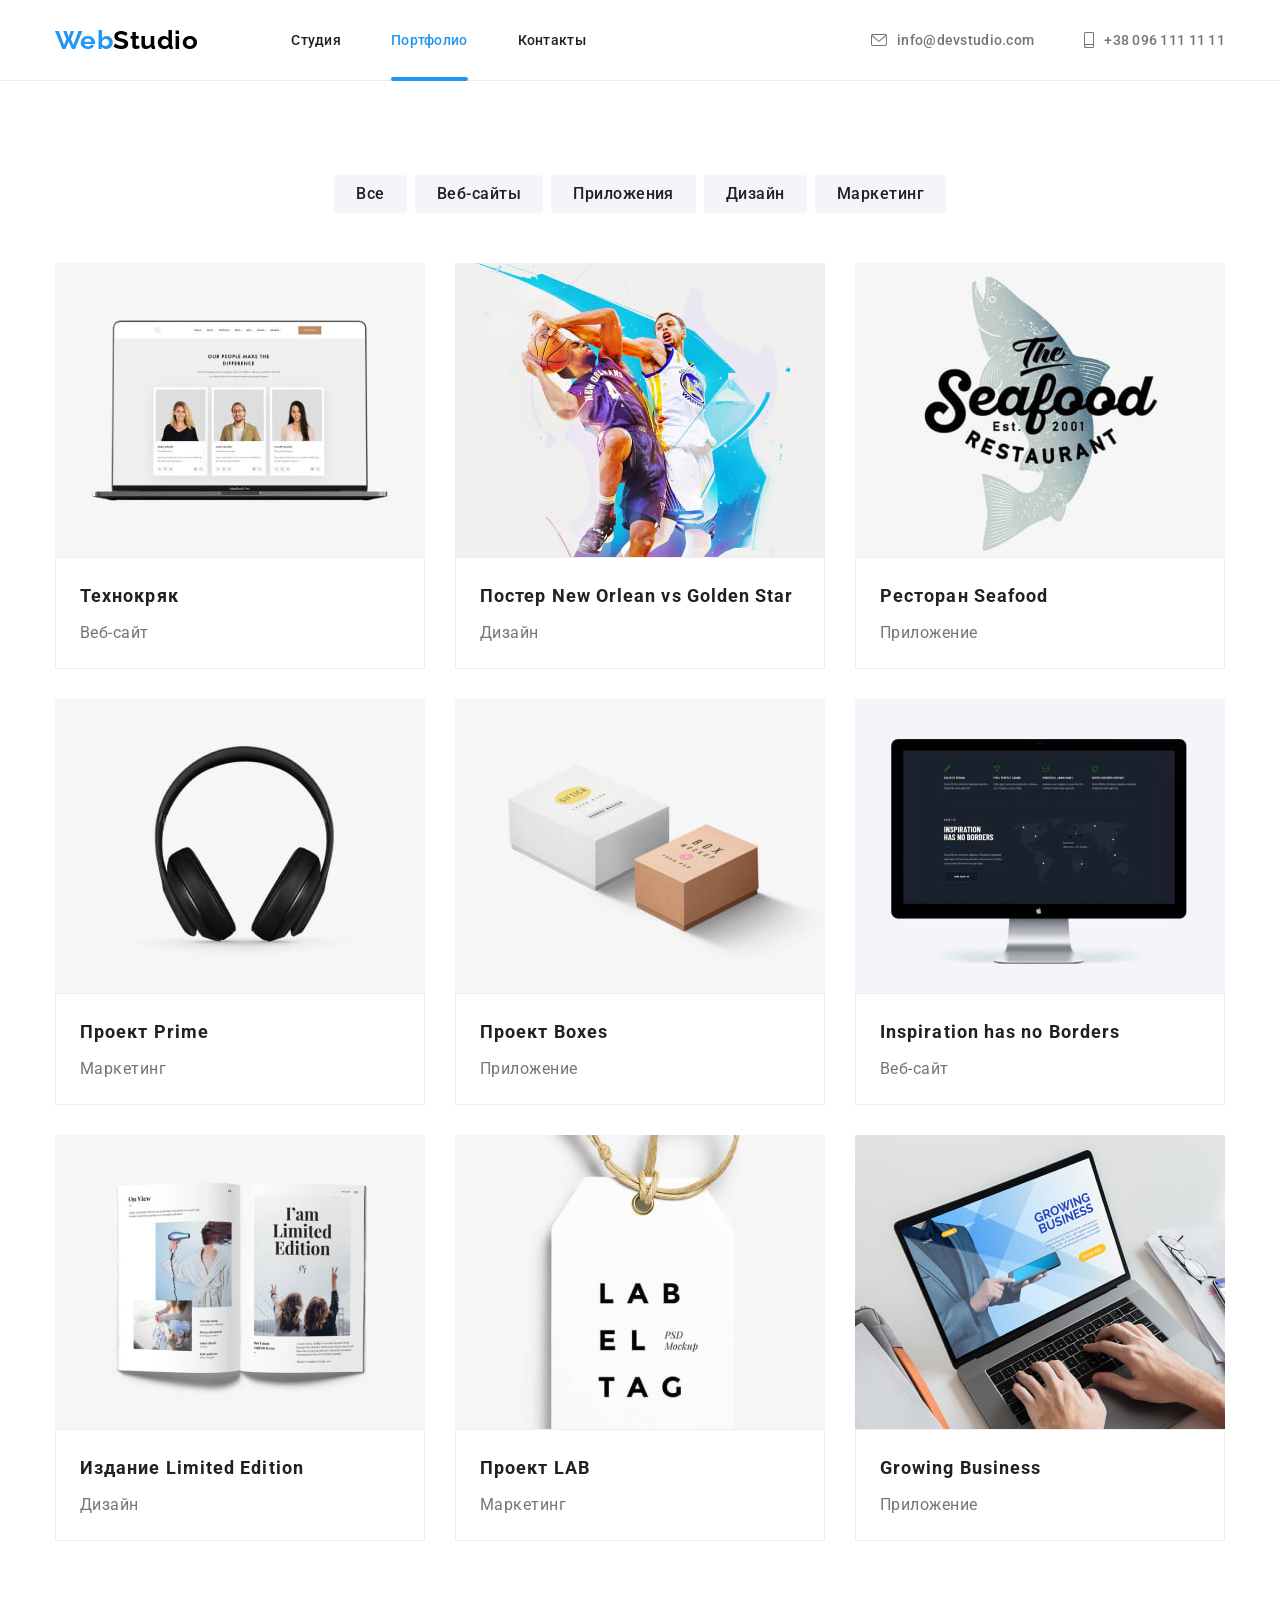
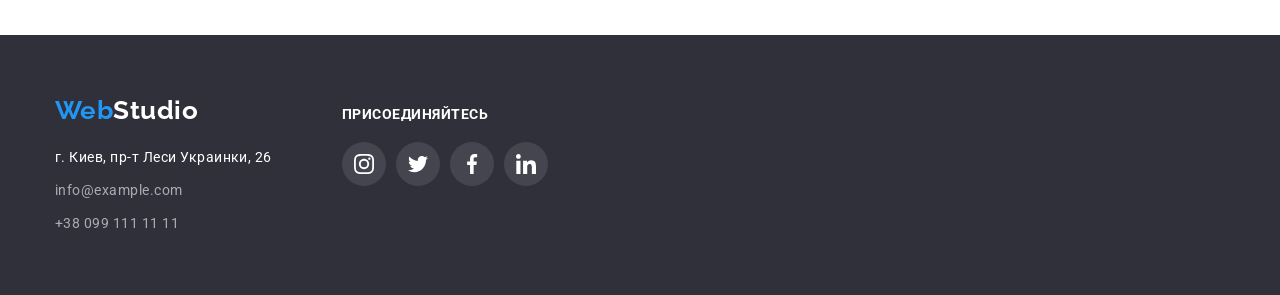
==== portfolio.html @ f8e70f0c "Підготовка до ДЗ 6" ====
<!DOCTYPE html>
<html lang="en">
  <head>
    <meta charset="UTF-8" />
    <meta http-equiv="X-UA-Compatible" content="IE=edge" />
    <meta name="viewport" content="width=device-width, initial-scale=1.0" />
    <title>Portfolio</title>
    <link rel="preconnect" href="https://fonts.googleapis.com" />
    <link rel="preconnect" href="https://fonts.gstatic.com" crossorigin />
    <link
      href="https://fonts.googleapis.com/css2?family=Raleway:wght@700&family=Roboto:wght@400;500;700;900&display=swap"
      rel="stylesheet"
    />
    <link
      rel="stylesheet"
      href="https://cdnjs.cloudflare.com/ajax/libs/modern-normalize/1.1.0/modern-normalize.min.css"
    />
    <link rel="stylesheet" href="./css/styles.css" />
  </head>
  <body>
    <!--header site web studio-->
    <header class="header">
      <div class="conteiner header-nav">
        <a class="logo" href="./index.html"
          >Web<span class="logo-text">Studio</span></a
        >

        <!--navigation-->
        <nav class="navigation">
          <ul class="site-nav">
            <li class="item-nav">
              <a class="link" href="./index.html">Студия</a>
            </li>
            <li class="item-nav">
              <a class="link current" href="./portfolio.html">Портфолио</a>
            </li>
            <li class="item-nav">
              <a class="link" href="#">Контакты</a>
            </li>
          </ul>
        </nav>

        <!--contacts-->
        <ul class="contacts">
          <li class="item">
            <a class="link" href="mailto:info@devstudio.com">
              <svg class="link-icon-mail">
                <use href="./images/sprite-icons.svg#icon-envelope"></use>
              </svg>
              info@devstudio.com</a
            >
          </li>
          <li class="item">
            <a class="link" href="tel:+380961111111">
              <svg class="link-icon-phone">
                <use href="./images/sprite-icons.svg#icon-smartphone"></use>
              </svg>
              +38 096 111 11 11</a
            >
          </li>
        </ul>
      </div>
    </header>

    <main>
      <!--portfolio site web studio-->
      <section class="section">
        <div class="conteiner">
          <h1 class="visually-hidden">Фильтры проектов</h1>

          <!--control buttom-->
          <ul class="filter">
            <li class="item">
              <button class="control" type="button">Все</button>
            </li>
            <li class="item">
              <button class="control" type="button">Веб-сайты</button>
            </li>
            <li class="item">
              <button class="control" type="button">Приложения</button>
            </li>
            <li class="item">
              <button class="control" type="button">Дизайн</button>
            </li>
            <li class="item">
              <button class="control" type="button">Маркетинг</button>
            </li>
          </ul>

          <!--cards portfolio-->
          <ul class="cards-portfolio">
            <li class="card">
              <a class="card-link" href="#">
                <div class="card-picture">
                  <img
                    src="./images/projects/technocrack.jpg"
                    alt="Технокряк"
                    width="370"
                    height="294"
                  />
                  <div class="card-overlay">
                    <p class="card-desc">
                      Ресурс предлагает комплексные предложения с разным уровнем
                      функционала и сервисов. Все это позволит посетителю
                      получить исчерпывающие сведения о компании или частном
                      лице.
                    </p>
                  </div>
                </div>
                <div class="card-search">
                  <h2 class="subtitle-card">Технокряк</h2>
                  <p class="text-card">Веб-сайт</p>
                </div>
              </a>
            </li>

            <li class="card">
              <a class="card-link" href="#">
                <div class="card-picture">
                  <img
                    src="./images/projects/poster.jpg"
                    alt="Постер"
                    width="370"
                    height="294"
                  />
                  <div class="card-overlay">
                    <p class="card-desc">
                      Ресурс предлагает комплексные предложения с разным уровнем
                      функционала и сервисов. Все это позволит посетителю
                      получить исчерпывающие сведения о компании или частном
                      лице.
                    </p>
                  </div>
                </div>
                <div class="card-search">
                  <h2 class="subtitle-card">
                    Постер New Orlean vs Golden Star
                  </h2>
                  <p class="text-card">Дизайн</p>
                </div>
              </a>
            </li>

            <li class="card">
              <a class="card-link" href="#">
                <div class="card-picture">
                  <img
                    src="./images/projects/restaurant.jpg"
                    alt="Ресторан"
                    width="370"
                    height="294"
                  />
                  <div class="card-overlay">
                    <p class="card-desc">
                      Ресурс предлагает комплексные предложения с разным уровнем
                      функционала и сервисов. Все это позволит посетителю
                      получить исчерпывающие сведения о компании или частном
                      лице.
                    </p>
                  </div>
                </div>
                <div class="card-search">
                  <h2 class="subtitle-card">Ресторан Seafood</h2>
                  <p class="text-card">Приложение</p>
                </div>
              </a>
            </li>

            <li class="card">
              <a class="card-link" href="#">
                <div class="card-picture">
                  <img
                    src="./images/projects/project-prime.jpg"
                    alt="Проект Prime"
                    width="370"
                    height="294"
                  />
                  <div class="card-overlay">
                    <p class="card-desc">
                      Ресурс предлагает комплексные предложения с разным уровнем
                      функционала и сервисов. Все это позволит посетителю
                      получить исчерпывающие сведения о компании или частном
                      лице.
                    </p>
                  </div>
                </div>
                <div class="card-search">
                  <h2 class="subtitle-card">Проект Prime</h2>
                  <p class="text-card">Маркетинг</p>
                </div>
              </a>
            </li>

            <li class="card">
              <a class="card-link" href="#">
                <div class="card-picture">
                  <img
                    src="./images/projects/project-boxes.jpg"
                    alt="Проект Boxes"
                    width="370"
                    height="294"
                  />
                  <div class="card-overlay">
                    <p class="card-desc">
                      Ресурс предлагает комплексные предложения с разным уровнем
                      функционала и сервисов. Все это позволит посетителю
                      получить исчерпывающие сведения о компании или частном
                      лице.
                    </p>
                  </div>
                </div>
                <div class="card-search">
                  <h2 class="subtitle-card">Проект Boxes</h2>
                  <p class="text-card">Приложение</p>
                </div>
              </a>
            </li>

            <li class="card">
              <a class="card-link" href="#">
                <div class="card-picture">
                  <img
                    src="./images/projects/inspiration.jpg"
                    alt="Inspiration"
                    width="370"
                    height="294"
                  />
                  <div class="card-overlay">
                    <p class="card-desc">
                      Ресурс предлагает комплексные предложения с разным уровнем
                      функционала и сервисов. Все это позволит посетителю
                      получить исчерпывающие сведения о компании или частном
                      лице.
                    </p>
                  </div>
                </div>
                <div class="card-search">
                  <h2 class="subtitle-card">Inspiration has no Borders</h2>
                  <p class="text-card">Веб-сайт</p>
                </div>
              </a>
            </li>

            <li class="card">
              <a class="card-link" href="#">
                <div class="card-picture">
                  <img
                    src="./images/projects/publication.jpg"
                    alt="Издание Limited Edition"
                    width="370"
                    height="294"
                  />
                  <div class="card-overlay">
                    <p class="card-desc">
                      Ресурс предлагает комплексные предложения с разным уровнем
                      функционала и сервисов. Все это позволит посетителю
                      получить исчерпывающие сведения о компании или частном
                      лице.
                    </p>
                  </div>
                </div>
                <div class="card-search">
                  <h2 class="subtitle-card">Издание Limited Edition</h2>
                  <p class="text-card">Дизайн</p>
                </div>
              </a>
            </li>

            <li class="card">
              <a class="card-link" href="#">
                <div class="card-picture">
                  <img
                    src="./images/projects/project-lab.jpg"
                    alt="Проект LAB"
                    width="370"
                    height="294"
                  />
                  <div class="card-overlay">
                    <p class="card-desc">
                      Ресурс предлагает комплексные предложения с разным уровнем
                      функционала и сервисов. Все это позволит посетителю
                      получить исчерпывающие сведения о компании или частном
                      лице.
                    </p>
                  </div>
                </div>
                <div class="card-search">
                  <h2 class="subtitle-card">Проект LAB</h2>
                  <p class="text-card">Маркетинг</p>
                </div>
              </a>
            </li>

            <li class="card">
              <a class="card-link" href="#">
                <div class="card-picture">
                  <img
                    src="./images/projects/growing-business.jpg"
                    alt="Growing Business"
                    width="370"
                    height="294"
                  />
                  <div class="card-overlay">
                    <p class="card-desc">
                      Ресурс предлагает комплексные предложения с разным уровнем
                      функционала и сервисов. Все это позволит посетителю
                      получить исчерпывающие сведения о компании или частном
                      лице.
                    </p>
                  </div>
                </div>
                <div class="card-search">
                  <h2 class="subtitle-card">Growing Business</h2>
                  <p class="text-card">Приложение</p>
                </div>
              </a>
            </li>
          </ul>
        </div>
      </section>
    </main>

    <!--footer site web studio-->
    <footer class="footer">
      <div class="conteiner footer-nav">
        <div class="footer-address">
          <a class="logo-footer" href="./index.html"
            >Web<span class="logo-text">Studio</span></a
          >

          <!-- address footer -->
          <address class="address">
            <ul class="connection">
              <li class="item">
                <a
                  class="link-first"
                  href="https://goo.gl/maps/mM7BM1BBG924dc3X9"
                  target="_blank"
                  rel="noreferrer noopener"
                  >г. Киев, пр-т Леси Украинки, 26</a
                >
              </li>

              <li class="item">
                <a class="link" href="mailto:info@example.com"
                  >info@example.com</a
                >
              </li>

              <li class="item">
                <a class="link" href="tel:+380991111111">+38 099 111 11 11</a>
              </li>
            </ul>
          </address>
        </div>

        <!-- social footer -->
        <div class="social">
          <h3 class="title-social">присоединяйтесь</h3>
          <ul class="icons-social">
            <li>
              <a class="item-icon-social" href="#">
                <svg class="icon">
                  <use href="./images/sprite-icons.svg#icon-instagram"></use>
                </svg>
              </a>
            </li>
            <li>
              <a class="item-icon-social" href="#">
                <svg class="icon">
                  <use href="./images/sprite-icons.svg#icon-twitter"></use>
                </svg>
              </a>
            </li>
            <li>
              <a class="item-icon-social" href="#">
                <svg class="icon">
                  <use href="./images/sprite-icons.svg#icon-facebook"></use>
                </svg>
              </a>
            </li>
            <li>
              <a class="item-icon-social" href="#">
                <svg class="icon">
                  <use href="./images/sprite-icons.svg#icon-linkedin"></use>
                </svg>
              </a>
            </li>
          </ul>
        </div>
      </div>
    </footer>
  </body>
</html>
---- css/styles.css ----
:root {
    /* background color site */
    --light-background-color: #FFFFFF;
    --dark-background-color: #2F303A;
    --darklight-background-color: #AFB1B8;
    --medium-background-color: #F5F4FA;
    --lightdark-background-color: #ECECEC;
    --lightmid-background-color: #EEEEEE;
    --accent-background-color: #2196F3;
    --accent-card-bg-color: rgba(33, 150, 243, 0.9);

    /* text color */
    --light-color-text: #FFFFFF;
    --dark-color-text: #000000;
    --medium-dark-color-text: #212121;
    --medium-light-color-text: #757575;
    --accent-color-text: #2196F3;
    --lightdark-color-text: rgba(255, 255, 255, 0.6);

    --timing-function: cubic-bezier(0.4, 0, 0.2, 1);
}

/* basic styles site */
body {
    background-color: var(--light-background-color);
    color: var(--medium-dark-color-text);

    font-family: Roboto, sans-serif;
    letter-spacing: 0.03em;
}
ul {
    margin: 0;
    padding: 0;
    list-style: none;
}
a {
    text-decoration: none;
}
.conteiner {
    width: 1200px;
    margin: 0 auto;
    padding-right: 15px;
    padding-left: 15px;
}
h1, h2, h3, p {
    margin-top: 0;
    margin-bottom: 0;
}
.section {
    padding-top: 94px;
    padding-bottom: 94px;
}
img {
    display: block;
    max-width: 100%;
    height: auto;
}
.visually-hidden { 
    position: absolute; 
    width: 1px; 
    height: 1px; 
    margin: -1px; 
    border: 0; 
    padding: 0; 
    white-space: nowrap; 
    clip-path: inset(100%); 
    clip: rect(0 0 0 0); 
    overflow: hidden; 
}
/* end basic styles site */

/* header site web studio */
/* header site */
.header {
    border-bottom: 1px solid var(--lightdark-background-color);
}
.header-nav {
    display: flex;
    align-items: center;
}

/* logo site */
.logo {
color: var(--accent-color-text);

font-family: 'Raleway', sans-serif;
font-weight: 700;
font-size: 26px;
line-height: 1.192;
}
.logo-text {
    color: var(--dark-color-text);
}

/* navigation site */
.navigation {
    margin-left: 93px;
}
.site-nav {
    display: flex;
}
.site-nav .item-nav:not(:last-child) {
    margin-right: 50px;
}
.item-nav .link {
    position: relative;
}
.site-nav .link {
    display: block;
    padding-top: 32px;
    padding-bottom: 32px;

    color: var(--medium-dark-color-text);

    font-weight: 500;
    font-size: 14px;
    line-height: 1.142;
    letter-spacing: 0.02em;

    transition: color 250ms var(--timing-function);
}
.site-nav .link:hover, 
.site-nav .link:focus {
    color: var(--accent-color-text);
}
.site-nav .link.current {
    color: var(--accent-color-text);
}
.item-nav .link.current::after {
    content: '';

    display: block;
    position: absolute;
    left: 0;
    bottom: -1px;

    width: 100%;
    height: 4px;
    background-color: var(--accent-background-color);
    border-radius: 2px;
}

/* contacts site */
.contacts {
    display: flex;
    margin-left: auto;
}
.contacts .item:not(:last-child) {
    margin-right: 50px;
}
.contacts .link {
    display: flex;
    align-items: center;

    color: var(--medium-light-color-text);

    font-weight: 500;
    font-size: 14px;
    line-height: 1.142;
    letter-spacing: 0.02em;

    transition: color 250ms var(--timing-function);
}
.contacts .link:hover, 
.contacts .link:focus {
    color: var(--accent-color-text);
}
.link-icon-mail {
    width: 16px;
    height: 12px;
    margin-right: 10px;

    fill: currentColor;
}
.link-icon-phone {
    width: 10px;
    height: 16px;
    margin-right: 10px;

    fill: currentColor;
}
/* end header site web studio */

/* main site web studio */
/* main index */
/* section hero */
.hero {
    height: 600px;
    max-width: 1600px;
    margin: 0 auto;
    padding-top: 200px;
    padding-bottom: 200px;

    background-image: 
    linear-gradient(rgba(47, 48, 58, 0.4), rgba(47, 48, 58, 0.4)), 
    url('../images/background-hero.jpg');
    background-repeat: no-repeat;
    background-position: center;
    background-size: cover;
    background-color: var(--dark-background-color);
}
.slogan {
    margin-bottom: 30px;
    color: var(--light-color-text);
    
    font-weight: 900;
    font-size: 44px;
    line-height: 1.363;
    text-align: center;
    letter-spacing: 0.06em;
    text-transform: uppercase;
}
.button {
    margin: 0 auto;
    border-radius: 4px;
    padding: 10px 32px;
    border: none;
    min-width: 200px;

    background-color: var(--accent-background-color);
    color: var(--light-color-text);
    cursor: pointer;

    font-weight: 700;
    font-size: 16px;
    line-height: 1.875;
    display: flex;
    align-items: center;
    text-align: center;
    letter-spacing: 0.06em;
}

/* section specific */
.specific-items {
    display: flex;
}
.specific-items .item:not(:last-child) {
    margin-right: 30px;
}
.specific-icon-bg {
    display: flex;
    justify-content: center;
    align-items: center;
    height: 120px;
    margin-bottom: 30px;
    background-color: var(--medium-background-color);
}
.specific-icon {
    width: 70px;
    height: 70px;
}
.subtitle{
    margin-bottom: 10px;

    color: var(--medium-dark-color-text);
    
    font-weight: 700;
    font-size: 14px;
    line-height: 1.142;
    text-transform: uppercase;
}
.text {
    color: var(--medium-light-color-text);

    font-size: 14px;
    line-height: 1.714;
}

/* section works */
.works {
    padding-top: 0;
}
.title-works, .title-teams, 
.title-specific, .title-clients {
    margin-bottom: 50px;

    color: var(--medium-dark-color-text);

    font-weight: 700;
    font-size: 36px;
    line-height: 1.167;
    text-align: center;
}
.works-site {
    display: flex;
}
.works-site .item-work:not(:last-child){
    margin-right: 30px;
}
.work-img {
    position: relative;
}
.work-img::before {
    content: '';

    display: inline-block;
    position: absolute;
    left: 0;
    bottom: 0;
    width: 100%;
    height: 70px;
    background-color: rgba(47, 48, 58, 0.8);;
}
.subtitle-work {
    display: block;
    position: absolute;
    left: 83px;
    bottom: 23px;

    font-weight: 700;
    font-size: 14px;
    line-height: 1.143;
    text-align: center;
    text-transform: uppercase;
    color: var(--light-color-text)
}

/* section teams */
.team-our {
    background-color: var(--medium-background-color);
}
.teams {
    display: flex;
}
.card-item:not(:last-child){
    margin-right: 30px;
}
.card-item {
    background-color: var(--light-background-color);

    box-shadow: 0px 1px 3px rgba(0, 0, 0, 0.12), 0px 1px 1px rgba(0, 0, 0, 0.14), 0px 2px 1px rgba(0, 0, 0, 0.2);
    border-radius: 0px 0px 4px 4px; 
}
.card-user {
    padding-top: 30px;
    padding-bottom: 30px;
}
.subtitle-team{
    margin-bottom: 10px;

    color: var(--medium-dark-color-text);

    font-weight: 500;
    font-size: 16px;
    line-height: 1.188;
    text-align: center;
}
.text-team {
    margin-bottom: 16px;
    color: var(--medium-light-color-text);

    font-size: 16px;
    line-height: 1.188;
    text-align: center;
}
.icons-user {
    display: flex;
    justify-content: center;
}
.item-icon-user {
    display: flex;
    justify-content: center;
    align-items: center;
    width: 44px;
    height: 44px;
    border-radius: 50%;
    background-color: var(--light-background-color);
    color: var(--darklight-background-color);

    transition: background-color 250ms var(--timing-function),
        color 250ms var(--timing-function);
}
.icons-user li:not(:last-child) {
    margin-right: 10px;
}
.icon-more {
    width: 20px;
    height: 20px;
    fill: currentColor;
}
.item-icon-user:hover,
.item-icon-user:focus {
    background-color: var(--accent-background-color);
    color: var(--light-background-color);
}

/* section regular clients */
.clients {
    display: flex;
}
.clients li:not(:last-child) {
    margin-right: 30px;
}
.client {
    display: flex;
    justify-content: center;
    align-items: center;

    width: 170px;
    height: 92px;
    border-radius: 4px;
    border: 1px solid currentColor;
    color: var(--darklight-background-color);

    transition: color 250ms var(--timing-function);
}
.client-icon {
    width: 106px;
    height: 60px;
    fill: currentColor;
}
.client:hover,
.client:focus {
    color: var(--accent-background-color);
}
/* end main index */

/* main portfolio */
/* section portfolio */

/* button portfolio */
.filter {
    display: flex;
    justify-content: center;

    margin-bottom: 50px;
}
.filter .item:not(:last-child) {
    margin-right: 8px;
}
.control {
    border-radius: 4px;
    padding: 6px 22px;
    border: none;
    min-width: 73px;

    background-color: var(--medium-background-color);
    color: var(--medium-dark-color-text);
    cursor: pointer;

    transition: background-color 250ms var(--timing-function),
        color 250ms var(--timing-function),
        box-shadow 250ms var(--timing-function);

    font-weight: 500;
    font-size: 16px;
    line-height: 1.625;
    text-align: center;
    letter-spacing: 0.03em;
}
.control:hover, .control:focus, 
.control:active {
    background-color: var(--accent-background-color);
    color: var(--light-color-text);
    box-shadow: 0px 3px 1px rgba(0, 0, 0, 0.1), 0px 1px 2px rgba(0, 0, 0, 0.08), 0px 2px 2px rgba(0, 0, 0, 0.12);  
}
/* cards portfolio*/
.cards-portfolio {
    display: flex;
    flex-wrap: wrap;
}
.card {
    width: 370px;
    margin-right: 30px;
    margin-bottom: 30px;

    background-color: var(--light-background-color);
}
.card:nth-child(3n) {
    margin-right: 0;
}
.card:nth-last-child(-n+3) {
    margin-bottom: 0;
}
.card-link {
    display: block;
}
.card-link:hover,
.card-link:focus {
    box-shadow: 0px 1px 1px rgba(0, 0, 0, 0.12), 0px 4px 4px rgba(0, 0, 0, 0.06), 1px 4px 6px rgba(0, 0, 0, 0.16);
}
.card-picture {
    position: relative;
    overflow: hidden;
}
.card-link:hover .card-overlay,
.card-link:focus .card-overlay {
    transform: translateY(0);
}
.card-overlay {
    position: absolute;
    top: 0;
    left: 0;
    width: 100%;
    height: 100%;
    background-color: var(--accent-card-bg-color);

    transform: translateY(100%);
    transition: transform 250ms var(--timing-function);

}
.card-desc {
    display: block;
    position: absolute;
    top: 50%;
    left: 50%;
    transform: translate(-50%, -50%);
    padding: 63px 24px;
    width: 100%;
    height: 100%;

    font-size: 18px;
    line-height: 1.556;
    color: var(--light-color-text);
}
.card-search {
    padding: 20px 24px;
    border: 1px solid var(--lightmid-background-color);
}
.subtitle-card {
    margin-bottom: 4px;

    color: var(--medium-dark-color-text);

    font-weight: 700;
    font-size: 18px;
    line-height: 2;
    letter-spacing: 0.06em;
}
.text-card {
    color: var(--medium-light-color-text);

    font-size: 16px;
    line-height: 1.875;
}
/* end main portfolio */
/* end main site web studio */

/* footer site */
.footer {
    padding-top: 60px;
    padding-bottom: 60px;

    background-color: var(--dark-background-color);
}
.footer-nav {
    display: flex;
    align-items: baseline;
}
.footer-address {
    margin-right: 70px;
}
.logo-footer {
    display: inline-block;
    margin-bottom: 20px;

    color: var(--accent-color-text);

    font-family: 'Raleway', sans-serif;
    font-weight: 700;
    font-size: 26px;
    line-height: 1.192;
}
.footer .logo-text {
    color: var(--light-color-text);
}

/* address footer */
.address {
    font-style: normal;
}
.connection .item:not(:last-child) {
    margin-bottom: 9px;
}
.connection .link-first {
    color: var(--light-color-text);

    font-size: 14px;
    line-height: 1.7;  
}
.connection .link {
    color: var(--lightdark-color-text);

    font-size: 14px;
    line-height: 1.7;
}

/* social footer */
.title-social {
    margin-bottom: 20px;

    color: var(--light-color-text);

    font-weight: 700;
    font-size: 14px;
    line-height: 16px;
    text-transform: uppercase;
}
.icons-social {
    display: flex;
}
.item-icon-social {
    display: flex;
    justify-content: center;
    align-items: center;

    width: 44px;
    height: 44px;
    border-radius: 50%;
    background-color: rgba(255, 255, 255, 0.1);

    transition: background-color 250ms var(--timing-function);
}
.icons-social li:not(:last-child) {
    margin-right: 10px;
}
.item-icon-social:hover,
.item-icon-social:focus {
    background-color: var(--accent-background-color);
}
.icon {
    width: 20px;
    height: 20px;
    fill: var(--light-color-text);
}
/* end footer site */

/* modal window site */
.backdrop {
    position: fixed;
    top: 0;
    left: 0;

    width: 100%;
    height: 100%;

    background-color: rgba(0, 0, 0, 0.2);

    opacity: 1;

    transition: opacity 250ms var(--timing-function);
}
.backdrop.is-hidden {
    opacity: 0;
    pointer-events: none;
}

.backdrop.is-hidden .modal {
    transform: translate(-50%, -50%) scale(0.8);
}
.modal {
    display: flex;
    justify-content: flex-end;

    position: absolute;
    top: 50%;
    left: 50%;

    width: 528px;
    height: 581px;
    border-radius: 4px;
    padding: 8px;

    background-color: var(--light-background-color);
    box-shadow: 0px 1px 3px rgba(0, 0, 0, 0.12),
        0px 1px 1px rgba(0, 0, 0, 0.14),
        0px 2px 1px rgba(0, 0, 0, 0.2);

    transform: translate(-50%, -50%) scale(1);

    transition: transform 250ms var(--timing-function);
}

.close-modal {
    display: flex;
    align-items: center;

    width: 30px;
    height: 30px;
    border-radius: 50%;
    cursor: pointer;

    background-color: var(--light-background-color);
    border: 1px solid rgba(0, 0, 0, 0.1);
}

.icon-close-modal {
    width: 18px;
    height: 18px;
}
/* end modal window site */
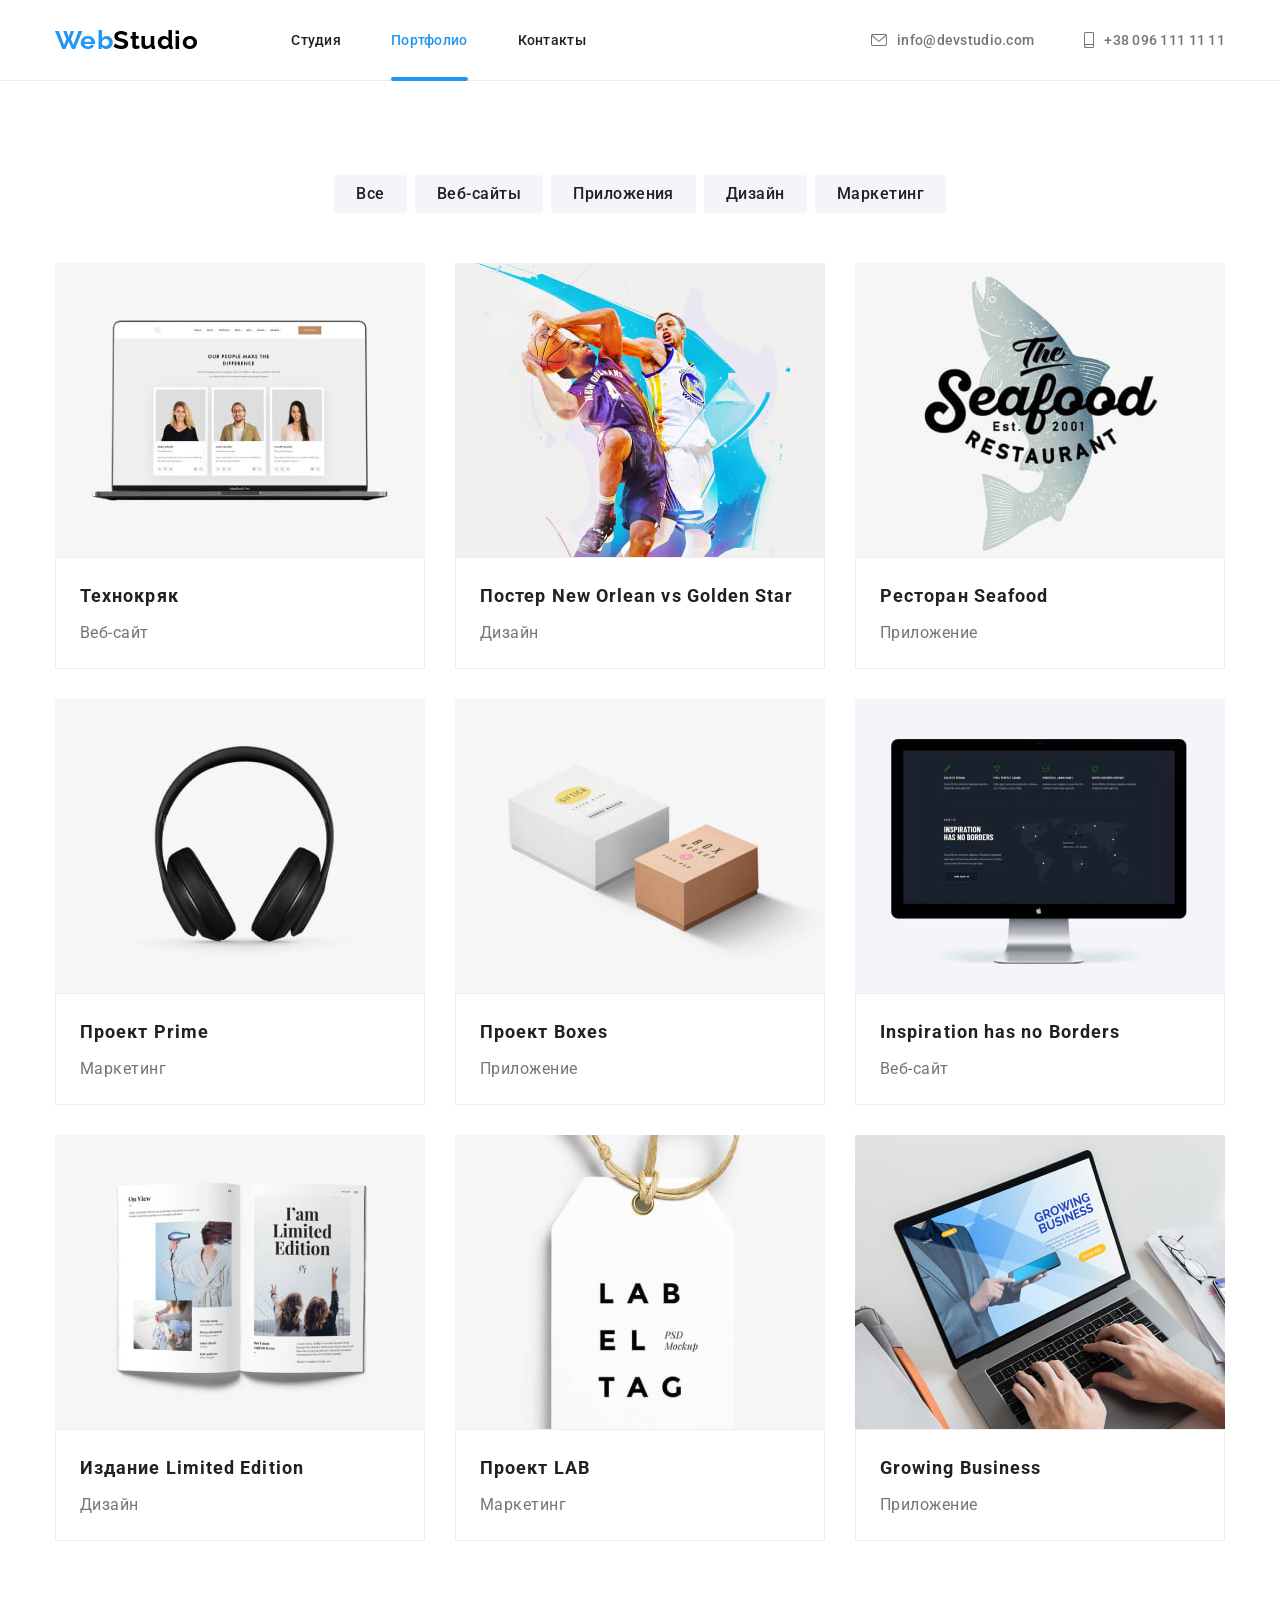
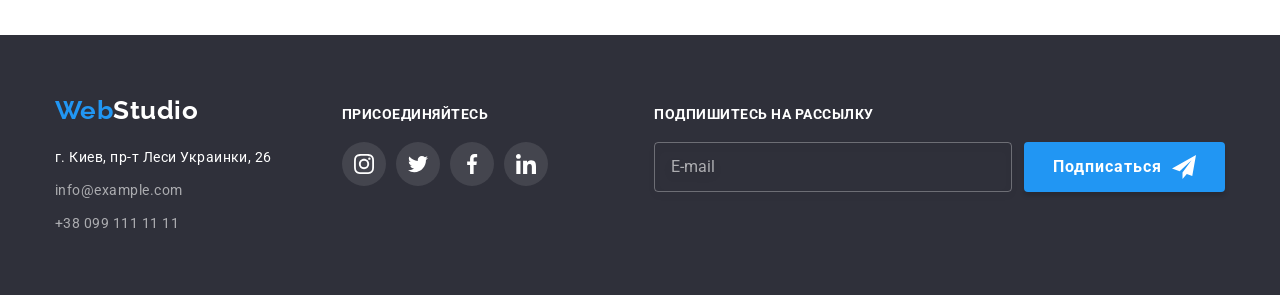
==== commit 6472fa48: "Додає форму підписання у footer" ====
--- a/portfolio.html
+++ b/portfolio.html
@@ -388,6 +388,29 @@
             </li>
           </ul>
         </div>
+
+        <!-- send-footer -->
+        <div class="send">
+          <h3 class="title-send">Подпишитесь на рассылку</h3>
+          <form name="form-send">
+            <div class="send-email">
+              <label for="email"></label>
+              <input
+                class="email-user"
+                type="email"
+                name="email"
+                id="email"
+                placeholder="E-mail"
+              />
+              <button class="send-button" type="submit">
+                Подписаться
+                <svg class="icon-button">
+                  <use href="./images/sprite-icons.svg#icon-send"></use>
+                </svg>
+              </button>
+            </div>
+          </form>
+        </div>
       </div>
     </footer>
   </body>
--- a/css/styles.css
+++ b/css/styles.css
@@ -586,7 +586,8 @@
 }
 
 /* social footer */
-.title-social {
+.title-social,
+.title-send {
     margin-bottom: 20px;
 
     color: var(--light-color-text);
@@ -621,6 +622,54 @@
 .icon {
     width: 20px;
     height: 20px;
+    fill: var(--light-color-text);
+}
+ /* send footer */
+.send {
+margin-left: auto;
+}
+.send-email {
+    display: flex;
+}
+.email-user {
+    padding: 15px 16px;
+    width: 358px;
+    height: 50px;
+    border: 1px solid rgba(255, 255, 255, 0.3);
+    box-sizing: border-box;
+    filter: drop-shadow(0px 4px 4px rgba(0, 0, 0, 0.15));
+    border-radius: 4px;
+    background-color: transparent;
+}
+.email-user::placeholder {
+    color: rgba(255, 255, 255, 0.6);
+
+    font-size: 16px;
+    line-height: 1.25;
+}
+.send-button {
+    display: flex;
+    align-items: center;
+    margin-left: 12px;
+    padding: 10px 29px;
+    min-width: 200px;
+
+    background: #2196F3;
+    box-shadow: 0px 4px 4px rgba(0, 0, 0, 0.15);
+    border-radius: 4px;
+    border: 0;
+
+    color: var(--light-color-text);
+    font-weight: 700;
+    font-size: 16px;
+    line-height: 1.875;
+    text-align: center;
+    letter-spacing: 0.06em;
+}
+.icon-button {
+    margin-left: 10px;
+    width: 24px;
+    height: 24px;
     fill: var(--light-color-text);
 }
 /* end footer site */
